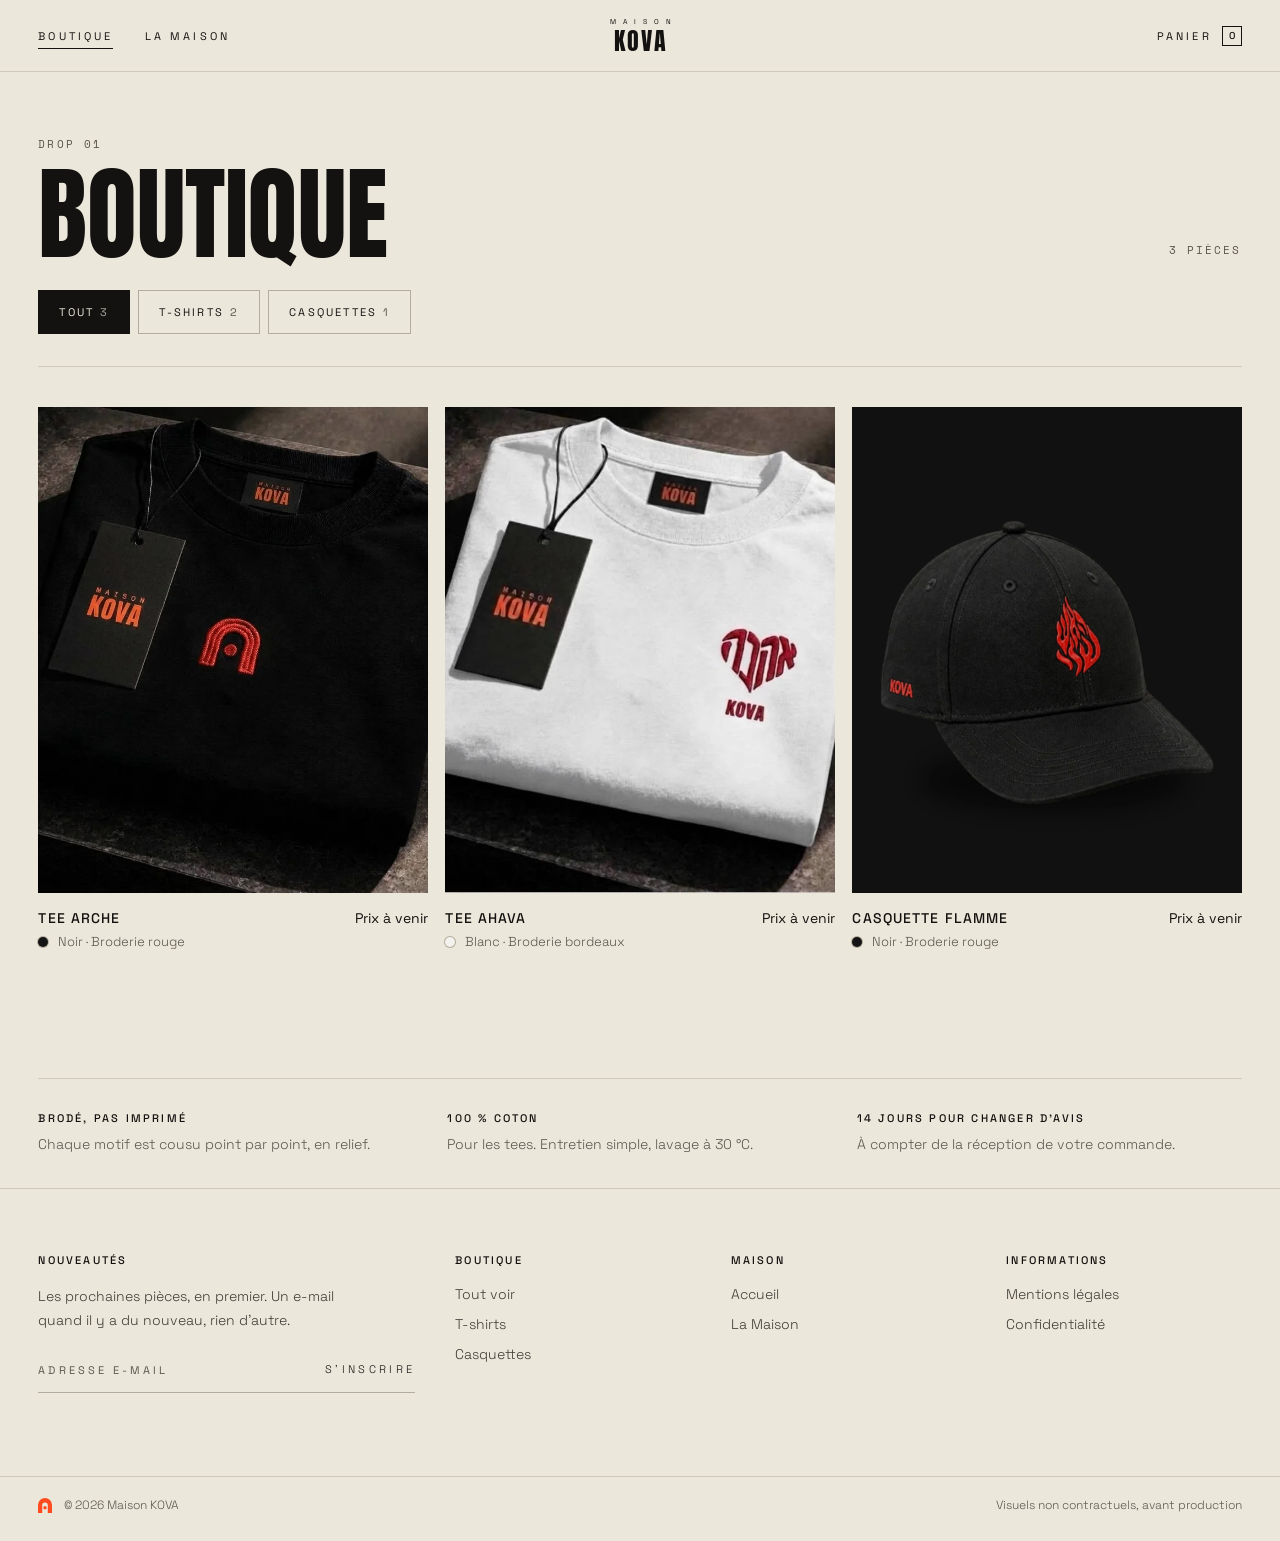
==== boutique.html @ 4acf34b1 "Deux thèmes : luxe silencieux pour la marque, boutique lumineuse pour acheter - Accueil et La Maison" ====
<!doctype html>
<html lang="fr">
<head>
<meta charset="utf-8">
<meta name="viewport" content="width=device-width, initial-scale=1">
<title>Boutique. Maison KOVA</title>
<meta name="description" content="La boutique Maison KOVA : t-shirts et casquettes brodés.">
<meta name="theme-color" content="#ECE7DB">
<meta property="og:type" content="website">
<meta property="og:site_name" content="Maison KOVA">
<meta property="og:title" content="Boutique. Maison KOVA">
<meta property="og:description" content="La boutique Maison KOVA : t-shirts et casquettes brodés.">
<meta property="og:image" content="https://rubstdj.github.io/maison-kova/media/og.jpg">
<meta name="twitter:card" content="summary_large_image">
<link rel="icon" href="assets/favicon.svg" type="image/svg+xml">
<link rel="preconnect" href="https://fonts.googleapis.com">
<link rel="preconnect" href="https://fonts.gstatic.com" crossorigin>
<link href="https://fonts.googleapis.com/css2?family=Anton&family=Heebo:wght@700&family=Space+Grotesk:wght@300;400;500&family=Space+Mono:wght@400;700&display=swap" rel="stylesheet">
<link rel="stylesheet" href="assets/kova.css">
<script src="assets/catalogue.js" defer></script>
<script src="assets/kova.js" defer></script>
</head>
<body class="theme-clair">
<a class="skip" href="#grille">Aller aux pièces</a>

<header class="site-header">
<div class="bar">
<button class="menu-btn" type="button" aria-expanded="false" aria-controls="nav-principale"><span class="burger" aria-hidden="true"></span><span class="menu-txt">Menu</span></button>
<nav class="nav" id="nav-principale" aria-label="Navigation principale">
<a class="ul" href="boutique.html" aria-current="page">Boutique</a>
<div class="sub-links nav-mobile-only">
<a href="boutique.html?c=tees">T-shirts</a>
<a href="boutique.html?c=casquettes">Casquettes</a>
</div>
<a class="ul" href="maison.html">La Maison</a>
<div class="nav-mobile-only nav-sign cap"><svg class="arche-svg" viewBox="0 0 2394 2698" aria-hidden="true"><path fill-rule="evenodd" d="M0 2698V1197A1197 1197 0 0 1 2394 1197V2698H1674V1261A477 477 0 0 0 720 1261V2698ZM903 1670.5a294 294 0 1 0 588 0a294 294 0 1 0 -588 0Z"/></svg>Plus qu'un style, une vision</div>
</nav>
<a class="logo" href="./" aria-label="Maison KOVA, accueil"><span class="maison">MAISON</span><span class="kova">KOVA</span></a>
<div class="header-actions">
<a class="ul lien-liste" href="./#liste" data-prelancement>Liste</a>
<button class="cart-btn ul" type="button" data-cart-open aria-haspopup="dialog" hidden><span class="cart-label">Panier</span><span class="cart-count" data-cart-count>0</span></button>
</div>
</div>
</header>

<main id="contenu">
<div class="wrap">
<div class="shop-head">
<div style="display:flex;flex-direction:column;gap:18px"><span class="mono" style="color:var(--fg-3)">Drop 01</span><h1>Boutique</h1></div>
<span class="mono meta" data-compte>3 pièces</span>
</div>
<div class="filtres" data-filtres aria-label="Filtrer par catégorie" role="group"></div>
<div id="grille" class="p-grid" data-produits="tous" data-grille-boutique><noscript><p>Activez JavaScript pour voir les pièces.</p></noscript></div>
<div class="rassure">
<div><strong>Brodé, pas imprimé</strong><span>Chaque motif est cousu point par point, en relief.</span></div>
<div><strong>100 % coton</strong><span>Pour les tees. Entretien simple, lavage à 30 °C.</span></div>
<div><strong>14 jours pour changer d'avis</strong><span>À compter de la réception de votre commande.</span></div>
</div>
</div>
</main>

<footer class="foot-c">
<div class="wrap grid">
<div class="news">
<h2>Nouveautés</h2>
<p>Les prochaines pièces, en premier. Un e-mail quand il y a du nouveau, rien d'autre.</p>
<form data-waitlist novalidate>
<label class="sr-only" for="email-news">Adresse e-mail</label>
<div class="ligne-form"><input id="email-news" name="email" type="email" autocomplete="email" required placeholder="Adresse e-mail"><button type="submit">S'inscrire</button></div>
<p class="status" role="status" aria-live="polite"></p>
</form>
</div>
<div><h2>Boutique</h2><ul><li><a href="boutique.html">Tout voir</a></li><li><a href="boutique.html?c=tees">T-shirts</a></li><li><a href="boutique.html?c=casquettes">Casquettes</a></li></ul></div>
<div><h2>Maison</h2><ul><li><a href="./">Accueil</a></li><li><a href="maison.html">La Maison</a></li></ul></div>
<div><h2>Informations</h2><ul><li><a href="legal.html#mentions">Mentions légales</a></li><li><a href="legal.html#confidentialite">Confidentialité</a></li></ul></div>
</div>
<div class="wrap bas"><span style="display:inline-flex;align-items:center;gap:12px"><svg class="arche-svg" viewBox="0 0 2394 2698" aria-hidden="true"><path fill-rule="evenodd" d="M0 2698V1197A1197 1197 0 0 1 2394 1197V2698H1674V1261A477 477 0 0 0 720 1261V2698ZM903 1670.5a294 294 0 1 0 588 0a294 294 0 1 0 -588 0Z"/></svg>© 2026 Maison KOVA</span><span>Visuels non contractuels, avant production</span></div>
</footer>

</body>
</html>
---- assets/kova.css ----
/* Maison KOVA, feuille de style partagée.
   Deux thèmes, une même marque :
   - theme-noir  : luxe silencieux (accueil, La Maison). Noir pur, typographie fine, presque pas de texte, très grandes images.
   - theme-clair : maison éditoriale (boutique, fiches produit, panier). Crème lumineux, parcours d'achat évident.
   Orange #FF4B1F : la marque (arche, logo sur noir), jamais du texte courant sur fond clair.
   Rouge #C72B23 et bordeaux #8F222C : couleurs de fil, réservées aux pièces. */

:root {
  --orange: #FF4B1F;
  --rouge: #C72B23;
  --bordeaux: #8F222C;
  --noir-video: #060403;
  --f-titre: 'Anton', 'Impact', sans-serif;
  --f-texte: 'Space Grotesk', system-ui, sans-serif;
  --f-mono: 'Space Mono', ui-monospace, monospace;
  --f-hebreu: 'Heebo', 'Space Grotesk', sans-serif;
  --ease: cubic-bezier(.16, 1, .3, 1);
  --max: 1600px;
  --gut: clamp(20px, 3vw, 48px);
  --hh: 72px;
}
@media (max-width: 900px) { :root { --hh: 60px; } }

.theme-noir {
  --bg: #000000; --bg-2: #0B0B0B; --fg: #F2F0EC; --fg-2: #BDBDBD; --fg-3: #8F8F8F;
  --line: #222222; --line-2: #3A3A3A; --btn-bg: #F2F0EC; --btn-fg: #000000; --logo: #F2F0EC; --alerte: #FF4B1F;
}
.theme-clair {
  --bg: #ECE7DB; --bg-2: #E2DCCE; --fg: #141210; --fg-2: #3E3B35; --fg-3: #5A564E;
  --line: #CFC9BB; --line-2: #B3AC9C; --btn-bg: #141210; --btn-fg: #ECE7DB; --logo: #141210; --alerte: #8F222C;
}

*, *::before, *::after { box-sizing: border-box; }
html { -webkit-text-size-adjust: 100%; scroll-padding-top: calc(var(--hh) + 16px); }
html.no-scroll, html:has(dialog[open]) { overflow: hidden; }
body { margin: 0; background: var(--bg); color: var(--fg); font-family: var(--f-texte); font-weight: 300; overflow-x: clip; -webkit-font-smoothing: antialiased; }
body:not([data-home]) { padding-top: var(--hh); }
a { color: inherit; }
img, video { max-width: 100%; }
button { font: inherit; color: inherit; }
:focus-visible { outline: 1px solid var(--orange); outline-offset: 4px; }
::selection { background: var(--orange); color: #000; }

.sr-only { position: absolute !important; width: 1px; height: 1px; padding: 0; margin: -1px; overflow: hidden; clip: rect(0 0 0 0); white-space: nowrap; border: 0; }
.skip { position: absolute; left: 12px; top: -60px; z-index: 100; background: var(--fg); color: var(--bg); padding: 10px 16px; font-size: 11px; letter-spacing: .2em; text-transform: uppercase; text-decoration: none; }
.skip:focus { top: 12px; }
.he { font-family: var(--f-hebreu); font-weight: 700; }
.arche-svg { display: block; fill: currentColor; width: 16px; color: var(--orange); }
.wrap { max-width: var(--max); margin: 0 auto; padding-left: var(--gut); padding-right: var(--gut); }

/* La petite voix de la maison : capitales fines, très espacées */
.cap { font-size: 11px; font-weight: 400; letter-spacing: .3em; text-transform: uppercase; }
.mono { font-family: var(--f-mono); font-size: 10.5px; letter-spacing: .2em; text-transform: uppercase; }
.lien { text-decoration: none; padding-bottom: 6px; border-bottom: 1px solid currentColor; transition: opacity .4s; }
.lien:hover { opacity: .6; }

/* ---------- Header (commun aux deux thèmes) ---------- */
.site-header { position: fixed; top: 0; left: 0; right: 0; z-index: 30; height: var(--hh); background: var(--bg); border-bottom: 1px solid var(--line); transition: background .6s var(--ease), border-color .6s var(--ease); }
[data-home] .site-header { background: transparent; border-bottom-color: transparent; }
html.is-scrolled [data-home] .site-header, [data-home] .site-header.menu-open { background: var(--bg); border-bottom-color: var(--line); }
.site-header .bar { max-width: var(--max); height: 100%; margin: 0 auto; padding: 0 var(--gut); display: grid; grid-template-columns: 1fr auto 1fr; align-items: center; gap: 16px; }
.nav { display: flex; gap: 32px; align-items: center; }
.nav > a, .header-actions > a, .header-actions > button, .menu-btn { font-size: 11px; font-weight: 400; letter-spacing: .28em; text-transform: uppercase; }
.header-actions { display: flex; gap: 24px; justify-content: flex-end; align-items: center; }
.ul { position: relative; text-decoration: none; padding: 10px 0; }
.ul::after { content: ""; position: absolute; left: 0; right: 0; bottom: 4px; height: 1px; background: currentColor; transform: scaleX(0); transform-origin: right; transition: transform .6s var(--ease); }
.ul:hover::after, .ul[aria-current="page"]::after { transform: scaleX(1); transform-origin: left; }
.logo { text-decoration: none; display: inline-flex; flex-direction: column; align-items: center; line-height: 1; color: var(--logo); }
.logo .maison { font-size: 7px; font-weight: 400; letter-spacing: 1em; margin-right: -1em; margin-bottom: 4px; }
.logo .kova { font-family: var(--f-titre); font-size: 24px; letter-spacing: .08em; margin-right: -.08em; }

.cart-btn { display: inline-flex; align-items: center; gap: 10px; background: none; border: 0; cursor: pointer; padding: 10px 0; }
.cart-btn[hidden] { display: none; }
.cart-count { display: inline-grid; place-items: center; min-width: 20px; height: 20px; padding: 0 5px; border: 1px solid currentColor; font-size: 10px; letter-spacing: 0; font-weight: 500; }
.cart-count.has-items { background: var(--fg); color: var(--bg); border-color: var(--fg); }
@keyframes bump { 40% { transform: scale(1.3); } }
.cart-count.bump { animation: bump .45s var(--ease); }

.menu-btn { display: none; background: none; border: 0; padding: 10px 0; cursor: pointer; justify-self: start; align-items: center; gap: 12px; }
.menu-btn .burger { position: relative; width: 22px; height: 8px; display: inline-block; }
.menu-btn .burger::before, .menu-btn .burger::after { content: ""; position: absolute; left: 0; right: 0; height: 1px; background: currentColor; transition: transform .5s var(--ease), top .5s var(--ease); }
.menu-btn .burger::before { top: 0; }
.menu-btn .burger::after { top: 7px; }
.menu-btn[aria-expanded="true"] .burger::before { top: 3.5px; transform: rotate(45deg); }
.menu-btn[aria-expanded="true"] .burger::after { top: 3.5px; transform: rotate(-45deg); }
.nav .nav-mobile-only { display: none; }

@media (max-width: 900px) {
  .menu-btn { display: inline-flex; grid-column: 1; grid-row: 1; }
  .menu-btn .menu-txt { display: none; }
  .logo { grid-column: 2; grid-row: 1; }
  .header-actions { grid-column: 3; grid-row: 1; gap: 16px; }
  .header-actions .lien-liste { display: none; }
  .nav {
    position: fixed; left: 0; right: 0; top: var(--hh); bottom: 0; z-index: 29;
    display: flex; flex-direction: column; align-items: stretch; gap: 0;
    padding: 16px var(--gut) 40px; background: var(--bg); overflow-y: auto;
    opacity: 0; visibility: hidden; transition: opacity .4s var(--ease), visibility 0s linear .4s;
  }
  .site-header.menu-open .nav { opacity: 1; visibility: visible; transition: opacity .4s var(--ease); }
  .nav > a { font-size: 13px; letter-spacing: .3em; padding: 22px 0; border-bottom: 1px solid var(--line); text-decoration: none; }
  .nav > a.ul::after { display: none; }
  .nav .nav-mobile-only { display: block; }
  .nav .sub-links { display: flex; flex-direction: column; padding: 6px 0 16px 16px; border-bottom: 1px solid var(--line); }
  .nav .sub-links a { font-size: 12px; letter-spacing: .2em; text-transform: uppercase; padding: 12px 0; color: var(--fg-3); text-decoration: none; }
  .nav .nav-sign { margin-top: auto; padding-top: 40px; display: flex; align-items: center; gap: 14px; color: var(--fg-3); }
}

/* ---------- Boutons ---------- */
.btn {
  display: inline-flex; align-items: center; justify-content: center; gap: 12px; min-height: 54px; padding: 0 32px;
  background: var(--btn-bg); color: var(--btn-fg); border: 1px solid var(--btn-bg); text-decoration: none; cursor: pointer;
  font-family: var(--f-texte); font-size: 12px; font-weight: 500; letter-spacing: .2em; text-transform: uppercase;
  transition: background .4s var(--ease), color .4s var(--ease), border-color .4s var(--ease);
}
.btn:hover { background: transparent; color: var(--fg); }
.btn.ghost { background: transparent; color: var(--fg); border-color: var(--line-2); }
.btn.ghost:hover { border-color: var(--fg); }
.btn.block { width: 100%; }
.btn[disabled] { opacity: .5; cursor: not-allowed; }
.btn .arr { transition: transform .5s var(--ease); }
.btn:hover .arr { transform: translateX(5px); }

/* =====================================================================
   THÈME NOIR : luxe silencieux (accueil, La Maison)
   ===================================================================== */
.s-hero { position: relative; height: 100svh; min-height: 600px; background: var(--bg-2); overflow: hidden; }
/* Cadrage : l'arche au centre, l'étiquette de col de la photo hors champ (sinon elle double le logo du header) */
.s-hero img { position: absolute; inset: 0; width: 100%; height: 100%; object-fit: cover; object-position: 50% 74%; }
@media (max-aspect-ratio: 1/1) { .s-hero img { object-position: 30% 50%; } }
.s-hero .bas { position: absolute; left: 0; right: 0; bottom: 0; z-index: 2; }
.s-hero .bas .wrap { display: flex; justify-content: space-between; align-items: flex-end; gap: 16px; padding-bottom: clamp(24px, 3vw, 40px); }
.s-hero .bas a { text-decoration: none; }

.s-statement { padding: clamp(140px, 16vw, 240px) var(--gut); text-align: center; }
.s-statement h1, .s-statement h2, .s-statement p.cap { margin: 0; font-size: 13px; font-weight: 300; letter-spacing: .42em; text-transform: uppercase; line-height: 2.2; }

.s-pieces { display: grid; grid-template-columns: repeat(3, minmax(0, 1fr)); gap: 2px; }
.s-piece { display: flex; flex-direction: column; text-decoration: none; }
.s-piece .img { position: relative; aspect-ratio: 3 / 4; overflow: hidden; background: var(--bg-2); }
.s-piece img { position: absolute; inset: 0; width: 100%; height: 100%; object-fit: cover; transition: transform 1.6s var(--ease), opacity .9s var(--ease); }
.s-piece img.alt { opacity: 0; }
@media (hover: hover) { .s-piece:hover img.main { transform: scale(1.03); } .s-piece:hover img.alt { opacity: 1; } }
.s-piece .leg { padding: 22px 0 56px; text-align: center; display: flex; flex-direction: column; gap: 10px; }
.s-piece .leg span + span { color: var(--fg-3); }
@media (max-width: 900px) { .s-pieces { grid-template-columns: 1fr; } }

.s-cta { text-align: center; padding: 24px var(--gut) clamp(120px, 14vw, 200px); }
.s-full { position: relative; height: clamp(560px, 92vh, 1000px); overflow: hidden; background: var(--bg-2); margin: 0; }
.s-full img, .s-full video { position: absolute; inset: 0; width: 100%; height: 100%; object-fit: cover; }
.s-full video { object-fit: contain; background: var(--noir-video); }
.s-full .controle { position: absolute; right: var(--gut); bottom: 24px; z-index: 2; display: flex; gap: 22px; }
.s-full .controle button { background: none; border: 0; padding: 8px 0; cursor: pointer; color: var(--fg-2); }
.s-full .controle button:hover, .s-full .controle button[aria-pressed="true"] { color: var(--fg); }
.s-text { padding: clamp(140px, 16vw, 220px) var(--gut); display: flex; flex-direction: column; align-items: center; gap: 28px; text-align: center; }
.s-text p { margin: 0; max-width: 440px; font-size: 15px; line-height: 2; color: var(--fg-2); }

.s-liste { padding: 0 var(--gut) clamp(140px, 16vw, 220px); display: flex; flex-direction: column; align-items: center; gap: 28px; text-align: center; }
.s-liste h2 { margin: 0; font-size: 11px; font-weight: 300; letter-spacing: .42em; text-transform: uppercase; }
.s-liste p.sous { margin: 0; font-size: 13px; color: var(--fg-3); }
.s-liste form { width: 100%; max-width: 440px; display: flex; flex-direction: column; gap: 14px; }

/* Champ souligné (liste, newsletter, alerte de sortie) */
.ligne-form { display: flex; border-bottom: 1px solid var(--line-2); transition: border-color .4s; }
.ligne-form:focus-within { border-color: var(--fg); }
.ligne-form input { flex: 1; min-width: 0; background: transparent; border: 0; color: var(--fg); padding: 14px 0; font-family: var(--f-texte); font-size: 14px; letter-spacing: .06em; outline: none; }
.ligne-form input::placeholder { color: var(--fg-3); letter-spacing: .28em; text-transform: uppercase; font-size: 11px; }
.ligne-form button { background: none; border: 0; padding: 0 0 0 16px; min-height: 44px; cursor: pointer; color: var(--fg); font-size: 11px; letter-spacing: .3em; text-transform: uppercase; white-space: nowrap; }
.ligne-form button[disabled] { opacity: .5; cursor: wait; }
.hint { margin: 0; font-size: 11px; line-height: 1.8; color: var(--fg-3); }
.hint a { color: inherit; }
.status { margin: 0; min-height: 1.5em; font-size: 13px; line-height: 1.6; }
.status[data-etat="erreur"] { color: var(--alerte); }

/* La Maison */
.origine { display: grid; grid-template-columns: minmax(0, 1fr) minmax(0, 1fr); gap: clamp(40px, 6vw, 120px); align-items: center; padding: clamp(80px, 10vw, 160px) var(--gut); max-width: var(--max); margin: 0 auto; }
.origine .he { font-size: clamp(110px, 17vw, 280px); line-height: .9; color: var(--fg); }
.origine .txt { display: flex; flex-direction: column; gap: 24px; }
.origine p { margin: 0; max-width: 420px; font-size: 15px; line-height: 2; color: var(--fg-2); }
@media (max-width: 900px) { .origine { grid-template-columns: 1fr; } }
.signes { display: grid; grid-template-columns: repeat(3, minmax(0, 1fr)); gap: 2px; }
.signe { display: flex; flex-direction: column; text-decoration: none; }
.signe .vis { aspect-ratio: 3 / 4; display: grid; place-items: center; background: var(--bg-2); }
.signe .vis.blanc { background: #F2F0EB; }
.signe .vis img { width: 34%; height: 44%; object-fit: contain; }
.signe .leg { padding: 22px var(--gut) 56px; text-align: center; display: flex; flex-direction: column; gap: 12px; align-items: center; }
.signe .leg p { margin: 0; max-width: 320px; font-size: 13px; line-height: 1.9; color: var(--fg-3); }
@media (max-width: 900px) { .signes { grid-template-columns: 1fr; } }
.dessins { display: grid; grid-template-columns: repeat(2, minmax(0, 1fr)); gap: 2px; }
.dessins img { width: 100%; height: auto; display: block; background: #0F0F0F; }
@media (max-width: 900px) { .dessins { grid-template-columns: 1fr; } }

/* Pied de page silencieux */
.foot-s { padding: 56px var(--gut) 40px; display: flex; flex-direction: column; align-items: center; gap: 26px; color: var(--fg-3); text-align: center; }
.foot-s nav { display: flex; flex-wrap: wrap; justify-content: center; gap: 12px 28px; }
.foot-s a { text-decoration: none; transition: color .4s; }
.foot-s a:hover { color: var(--fg); }

/* =====================================================================
   THÈME CLAIR : maison éditoriale (boutique, fiches, panier)
   ===================================================================== */
.crumbs { display: flex; flex-wrap: wrap; gap: 6px 10px; padding-top: 22px; padding-bottom: 22px; color: var(--fg-3); }
.crumbs a { text-decoration: none; }
.crumbs a:hover { color: var(--fg); }
.crumbs [aria-current] { color: var(--fg); }

.shop-head { padding-top: clamp(32px, 5vw, 72px); padding-bottom: 32px; display: flex; flex-wrap: wrap; justify-content: space-between; align-items: flex-end; gap: 24px; }
.shop-head h1 { margin: 0; font-family: var(--f-titre); font-weight: 400; text-transform: uppercase; font-size: clamp(56px, 8vw, 128px); line-height: .86; }
.shop-head .meta { color: var(--fg-3); }
.filtres { display: flex; flex-wrap: wrap; gap: 8px; padding-bottom: 32px; border-bottom: 1px solid var(--line); margin-bottom: 40px; }
.filtre { min-height: 44px; padding: 0 20px; background: transparent; border: 1px solid var(--line-2); color: var(--fg); cursor: pointer; font-size: 11px; font-weight: 400; letter-spacing: .2em; text-transform: uppercase; transition: background .3s, color .3s, border-color .3s; }
.filtre .n { color: var(--fg-3); margin-left: 6px; }
.filtre:hover { border-color: var(--fg); }
.filtre[aria-pressed="true"] { background: var(--fg); color: var(--bg); border-color: var(--fg); }
.filtre[aria-pressed="true"] .n { color: inherit; opacity: .7; }

.p-grid { display: grid; grid-template-columns: repeat(var(--cols, 3), minmax(0, 1fr)); gap: 48px clamp(12px, 1.4vw, 24px); padding-bottom: clamp(80px, 10vw, 140px); }
.p-grid.deux { --cols: 2; }
@media (max-width: 900px) { .p-grid, .p-grid.deux { --cols: 2; gap: 32px 10px; } }
.p-card { display: flex; flex-direction: column; gap: 16px; text-decoration: none; }
.p-card[hidden] { display: none; }
.p-media { position: relative; aspect-ratio: 4 / 5; overflow: hidden; background: var(--bg-2); }
.p-media img { position: absolute; inset: 0; width: 100%; height: 100%; object-fit: cover; transition: transform 1.4s var(--ease), opacity .8s var(--ease); }
.p-media img.alt { opacity: 0; }
@media (hover: hover) { .p-card:hover .p-media img.main { transform: scale(1.03); } .p-card:hover .p-media img.alt { opacity: 1; } }
.p-info { display: grid; grid-template-columns: 1fr auto; gap: 6px 12px; align-items: baseline; }
.p-info .nom { font-size: 14px; font-weight: 500; letter-spacing: .08em; text-transform: uppercase; }
.p-info .prix { font-size: 14px; font-weight: 400; white-space: nowrap; }
.p-info .var { grid-column: 1 / -1; display: flex; align-items: center; gap: 10px; font-size: 13px; color: var(--fg-3); }
.dot { width: 10px; height: 10px; border-radius: 50%; background: var(--c); box-shadow: 0 0 0 1px var(--line-2); flex: none; }
@media (max-width: 600px) { .p-info { grid-template-columns: 1fr; } .p-info .nom { font-size: 12px; } .p-info .prix { font-size: 13px; } }

.rassure { display: grid; grid-template-columns: repeat(3, minmax(0, 1fr)); gap: 24px; padding-top: 32px; padding-bottom: 32px; border-top: 1px solid var(--line); }
.rassure div { display: flex; flex-direction: column; gap: 8px; }
.rassure strong { font-size: 11px; font-weight: 500; letter-spacing: .2em; text-transform: uppercase; }
.rassure span { font-size: 14px; color: var(--fg-3); line-height: 1.6; }
@media (max-width: 700px) { .rassure { grid-template-columns: 1fr; } }

/* Fiche produit */
.pdp-grid { display: grid; grid-template-columns: minmax(0, 7fr) minmax(0, 5fr); gap: clamp(24px, 4vw, 72px); align-items: start; }
.gallery-wrap { position: relative; }
.gallery { display: grid; grid-template-columns: repeat(2, minmax(0, 1fr)); gap: 6px; }
.shot { position: relative; margin: 0; aspect-ratio: 4 / 5; overflow: hidden; background: #111111; }
.shot:first-child { grid-column: 1 / -1; }
.shot:nth-child(n+2):last-child:nth-child(even) { grid-column: 1 / -1; }
.shot.fond-blanc { background: #F2F0EB; }
.shot.fond-dessin { background: #0F0F0F; }
.shot img, .shot video { position: absolute; inset: 0; width: 100%; height: 100%; display: block; object-fit: contain; }
.shot img.cover { object-fit: cover; }
.shot video { background: var(--noir-video); }
.gallery-count { display: none; }

.buy { position: sticky; top: calc(var(--hh) + 24px); display: flex; flex-direction: column; gap: 24px; padding-bottom: 48px; }
.buy h1 { margin: 0; font-family: var(--f-titre); font-weight: 400; text-transform: uppercase; font-size: clamp(44px, 4.4vw, 72px); line-height: .9; }
.buy .prix { font-size: 20px; font-weight: 400; }
.buy .desc { margin: 0; font-size: 15px; line-height: 1.8; color: var(--fg-2); }
.buy .desc strong { font-weight: 500; color: var(--fg); }
.attributs { display: flex; flex-direction: column; gap: 10px; padding: 18px 0; border-top: 1px solid var(--line); border-bottom: 1px solid var(--line); font-size: 14px; }
.attributs div { display: flex; align-items: center; gap: 10px; }
.attributs dt { color: var(--fg-3); min-width: 92px; }
.attributs dd { margin: 0; display: flex; align-items: center; gap: 10px; }
.attributs .he { font-size: 18px; }
.field-label { display: flex; justify-content: space-between; gap: 12px; margin: 0 0 12px; padding: 0; width: 100%; font-size: 11px; font-weight: 500; letter-spacing: .2em; text-transform: uppercase; }
.field-label a, .field-label button { font-weight: 400; color: var(--fg-3); background: none; border: 0; padding: 0; cursor: pointer; text-decoration: underline; text-underline-offset: 4px; letter-spacing: .1em; text-transform: none; font-size: 13px; }
fieldset { border: 0; margin: 0; padding: 0; min-width: 0; }
.sizes { display: grid; grid-template-columns: repeat(4, minmax(0, 1fr)); gap: 8px; }
.size { position: relative; cursor: pointer; }
.size input { position: absolute; inset: 0; opacity: 0; margin: 0; cursor: pointer; }
.size span { display: grid; place-items: center; height: 52px; border: 1px solid var(--line-2); font-size: 14px; font-weight: 400; transition: border-color .3s, background .3s, color .3s; }
.size:hover span { border-color: var(--fg); }
.size input:checked + span { background: var(--fg); color: var(--bg); border-color: var(--fg); }
.size input:focus-visible + span { outline: 1px solid var(--fg); outline-offset: 3px; }
.sizes-field.erreur .size span { border-color: var(--alerte); }
.msg { margin: 0; min-height: 1.4em; font-size: 14px; color: var(--alerte); }
.taille-unique { font-size: 14px; color: var(--fg-2); }
.notify { display: flex; flex-direction: column; gap: 12px; }
.livraison { display: flex; flex-direction: column; gap: 6px; font-size: 13px; color: var(--fg-3); }

.acc { border-top: 1px solid var(--line); }
.acc details { border-bottom: 1px solid var(--line); }
.acc summary { list-style: none; cursor: pointer; display: flex; justify-content: space-between; align-items: center; padding: 18px 0; font-size: 11px; font-weight: 500; letter-spacing: .2em; text-transform: uppercase; }
.acc summary::-webkit-details-marker { display: none; }
.acc summary::after { content: "+"; font-size: 16px; font-weight: 300; transition: transform .4s var(--ease); }
.acc details[open] summary::after { transform: rotate(45deg); }
.acc .content { padding: 0 0 22px; font-size: 14px; line-height: 1.8; color: var(--fg-2); }
.acc .content p { margin: 0 0 8px; }
.plain { margin: 0; padding: 0 0 0 18px; }
.spec-table { margin: 0; }
.spec-table > div { display: grid; grid-template-columns: minmax(110px, .8fr) 1.2fr; gap: 12px; padding: 8px 0; }
.spec-table dt { color: var(--fg-3); }
.spec-table dd { margin: 0; color: var(--fg); }

.reste { padding-top: clamp(72px, 9vw, 128px); border-top: 1px solid var(--line); margin-top: clamp(48px, 6vw, 96px); }
.reste h2 { margin: 0 0 32px; font-family: var(--f-titre); font-weight: 400; text-transform: uppercase; font-size: clamp(32px, 3.2vw, 52px); line-height: .9; }

/* Barre d'achat fixe (mobile) */
.buy-bar { position: fixed; left: 0; right: 0; bottom: 0; z-index: 25; background: var(--bg); border-top: 1px solid var(--line); padding: 10px var(--gut) calc(10px + env(safe-area-inset-bottom)); display: none; align-items: center; gap: 14px; transform: translateY(110%); transition: transform .5s var(--ease); }
.buy-bar .info { flex: 1; min-width: 0; display: flex; flex-direction: column; gap: 2px; font-size: 13px; }
.buy-bar .info strong { font-weight: 500; letter-spacing: .06em; text-transform: uppercase; font-size: 12px; white-space: nowrap; overflow: hidden; text-overflow: ellipsis; }
.buy-bar .btn { min-height: 48px; padding: 0 20px; }
.buy-bar.visible { transform: none; }

@media (max-width: 900px) {
  .pdp-grid { grid-template-columns: 1fr; gap: 28px; }
  .gallery-wrap { margin: 0 calc(-1 * var(--gut)); }
  .gallery { display: flex; gap: 0; overflow-x: auto; scroll-snap-type: x mandatory; scrollbar-width: none; }
  .gallery::-webkit-scrollbar { display: none; }
  .shot { flex: 0 0 100%; scroll-snap-align: start; }
  .gallery-count { display: block; position: absolute; right: var(--gut); bottom: 14px; z-index: 2; background: rgba(236, 231, 219, .85); color: #141210; padding: 6px 10px; font-size: 11px; letter-spacing: .14em; }
  .buy { position: static; }
  .buy-bar { display: flex; }
  .pdp-page { padding-bottom: 80px; }
}

/* Pied de page boutique */
.foot-c { border-top: 1px solid var(--line); margin-top: 0; }
.foot-c .grid { display: grid; grid-template-columns: 1.6fr repeat(3, minmax(0, 1fr)); gap: 40px; padding-top: 64px; padding-bottom: 48px; }
.foot-c h2 { margin: 0 0 18px; font-size: 11px; font-weight: 500; letter-spacing: .2em; text-transform: uppercase; }
.foot-c ul { list-style: none; margin: 0; padding: 0; display: flex; flex-direction: column; gap: 12px; font-size: 14px; color: var(--fg-2); }
.foot-c a { text-decoration: none; }
.foot-c a:hover { color: var(--fg); text-decoration: underline; text-underline-offset: 4px; }
.foot-c .news p { margin: 0 0 14px; font-size: 14px; color: var(--fg-2); max-width: 340px; line-height: 1.7; }
.foot-c .bas { display: flex; flex-wrap: wrap; justify-content: space-between; align-items: center; gap: 12px 24px; padding-top: 20px; padding-bottom: 28px; border-top: 1px solid var(--line); color: var(--fg-3); font-size: 12px; }
.foot-c .bas .arche-svg { width: 14px; }
@media (max-width: 900px) { .foot-c .grid { grid-template-columns: 1fr 1fr; } .foot-c .news { grid-column: 1 / -1; } }

/* Pages légales */
.legal { max-width: 820px; margin: 0 auto; padding: clamp(48px, 7vw, 96px) var(--gut); }
.legal h1 { margin: 0 0 40px; font-family: var(--f-titre); font-weight: 400; text-transform: uppercase; font-size: clamp(44px, 6vw, 88px); line-height: .9; }
.legal h2 { font-family: var(--f-titre); font-weight: 400; font-size: 32px; text-transform: uppercase; margin: 64px 0 16px; padding-top: 20px; border-top: 1px solid var(--line); }
.legal h3 { font-size: 11px; font-weight: 500; letter-spacing: .2em; text-transform: uppercase; margin: 28px 0 8px; }
.legal p, .legal li { font-size: 15px; line-height: 1.8; color: var(--fg-2); }
.legal .alerte { border: 1px solid var(--line-2); padding: 14px 16px; font-size: 13px; line-height: 1.7; color: var(--fg); }

.not-found { padding-top: 96px; padding-bottom: 120px; display: flex; flex-direction: column; gap: 28px; align-items: flex-start; }
.not-found h1 { margin: 0; font-family: var(--f-titre); font-weight: 400; text-transform: uppercase; font-size: clamp(44px, 6vw, 88px); line-height: .9; }

/* ---------- Panier (toujours clair : on y paie) ---------- */
.drawer { margin: 0 0 0 auto; padding: 0; border: 0; width: min(460px, 100vw); max-width: 100vw; height: 100dvh; max-height: 100dvh; background: var(--bg); color: var(--fg); font-family: var(--f-texte); font-weight: 300; }
.drawer[open] { display: flex; flex-direction: column; animation: drawerIn .5s var(--ease); }
.drawer.closing { animation: drawerOut .3s ease-in forwards; }
.drawer::backdrop { background: rgba(0, 0, 0, .5); }
@keyframes drawerIn { from { transform: translateX(100%); } }
@keyframes drawerOut { to { transform: translateX(100%); } }
.drawer .d-head { display: flex; justify-content: space-between; align-items: center; gap: 16px; padding: 20px 24px; border-bottom: 1px solid var(--line); }
.drawer .d-head h2 { margin: 0; font-size: 12px; font-weight: 500; letter-spacing: .2em; text-transform: uppercase; }
.drawer .close { background: none; border: 0; cursor: pointer; font-size: 12px; letter-spacing: .14em; text-transform: uppercase; padding: 10px 0; text-decoration: underline; text-underline-offset: 4px; }
.drawer .ajout { margin: 0; padding: 12px 24px; font-size: 13px; background: var(--bg-2); border-bottom: 1px solid var(--line); }
.drawer .d-body { flex: 1; overflow-y: auto; overscroll-behavior: contain; }
.drawer .lines { list-style: none; margin: 0; padding: 0; }
.line { display: grid; grid-template-columns: 88px 1fr auto; gap: 16px; padding: 20px 24px; border-bottom: 1px solid var(--line); align-items: start; }
.line .thumb { display: block; aspect-ratio: 4 / 5; background: #111; overflow: hidden; }
.line .thumb img { width: 100%; height: 100%; object-fit: cover; display: block; }
.line .info { display: flex; flex-direction: column; gap: 4px; min-width: 0; }
.line .info a { text-decoration: none; }
.line .info .nm { font-size: 13px; font-weight: 500; letter-spacing: .08em; text-transform: uppercase; }
.line .info .vr { font-size: 13px; color: var(--fg-3); }
.line .controls { display: flex; align-items: center; gap: 16px; margin-top: 10px; flex-wrap: wrap; }
.qty { display: inline-flex; border: 1px solid var(--line-2); font-size: 13px; }
.qty button { width: 36px; height: 36px; background: none; border: 0; cursor: pointer; font-size: 16px; }
.qty button:hover:not([disabled]) { background: var(--bg-2); }
.qty button[disabled] { color: var(--line-2); cursor: not-allowed; }
.qty output { min-width: 34px; display: grid; place-items: center; border-left: 1px solid var(--line-2); border-right: 1px solid var(--line-2); }
.line .rm { background: none; border: 0; padding: 4px 0; cursor: pointer; font-size: 12px; color: var(--fg-3); text-decoration: underline; text-underline-offset: 4px; }
.line .lp { font-size: 14px; white-space: nowrap; }
.drawer .empty { padding: 48px 24px; display: flex; flex-direction: column; gap: 24px; align-items: flex-start; }
.drawer .empty p { margin: 0; font-size: 15px; color: var(--fg-2); }
.drawer .d-foot { border-top: 1px solid var(--line); padding: 20px 24px 24px; display: flex; flex-direction: column; gap: 12px; }
.drawer .subtotal { display: flex; justify-content: space-between; align-items: baseline; font-size: 14px; }
.drawer .subtotal strong { font-size: 18px; font-weight: 500; }
.drawer .fine { font-size: 12px; color: var(--fg-3); margin: 0; }
.drawer .checkout-msg { border: 1px solid var(--line-2); padding: 12px 14px; font-size: 13px; line-height: 1.6; }

/* ---------- Mouvement ---------- */
@supports (animation-timeline: view()) {
  @keyframes rv { from { opacity: 0; transform: translateY(24px); } to { opacity: 1; transform: none; } }
  .rv { animation: rv linear both; animation-timeline: view(); animation-range: entry 0% entry 60%; }
}
@media (prefers-reduced-motion: reduce) {
  *, *::before, *::after { animation: none !important; transition: none !important; scroll-behavior: auto !important; }
}
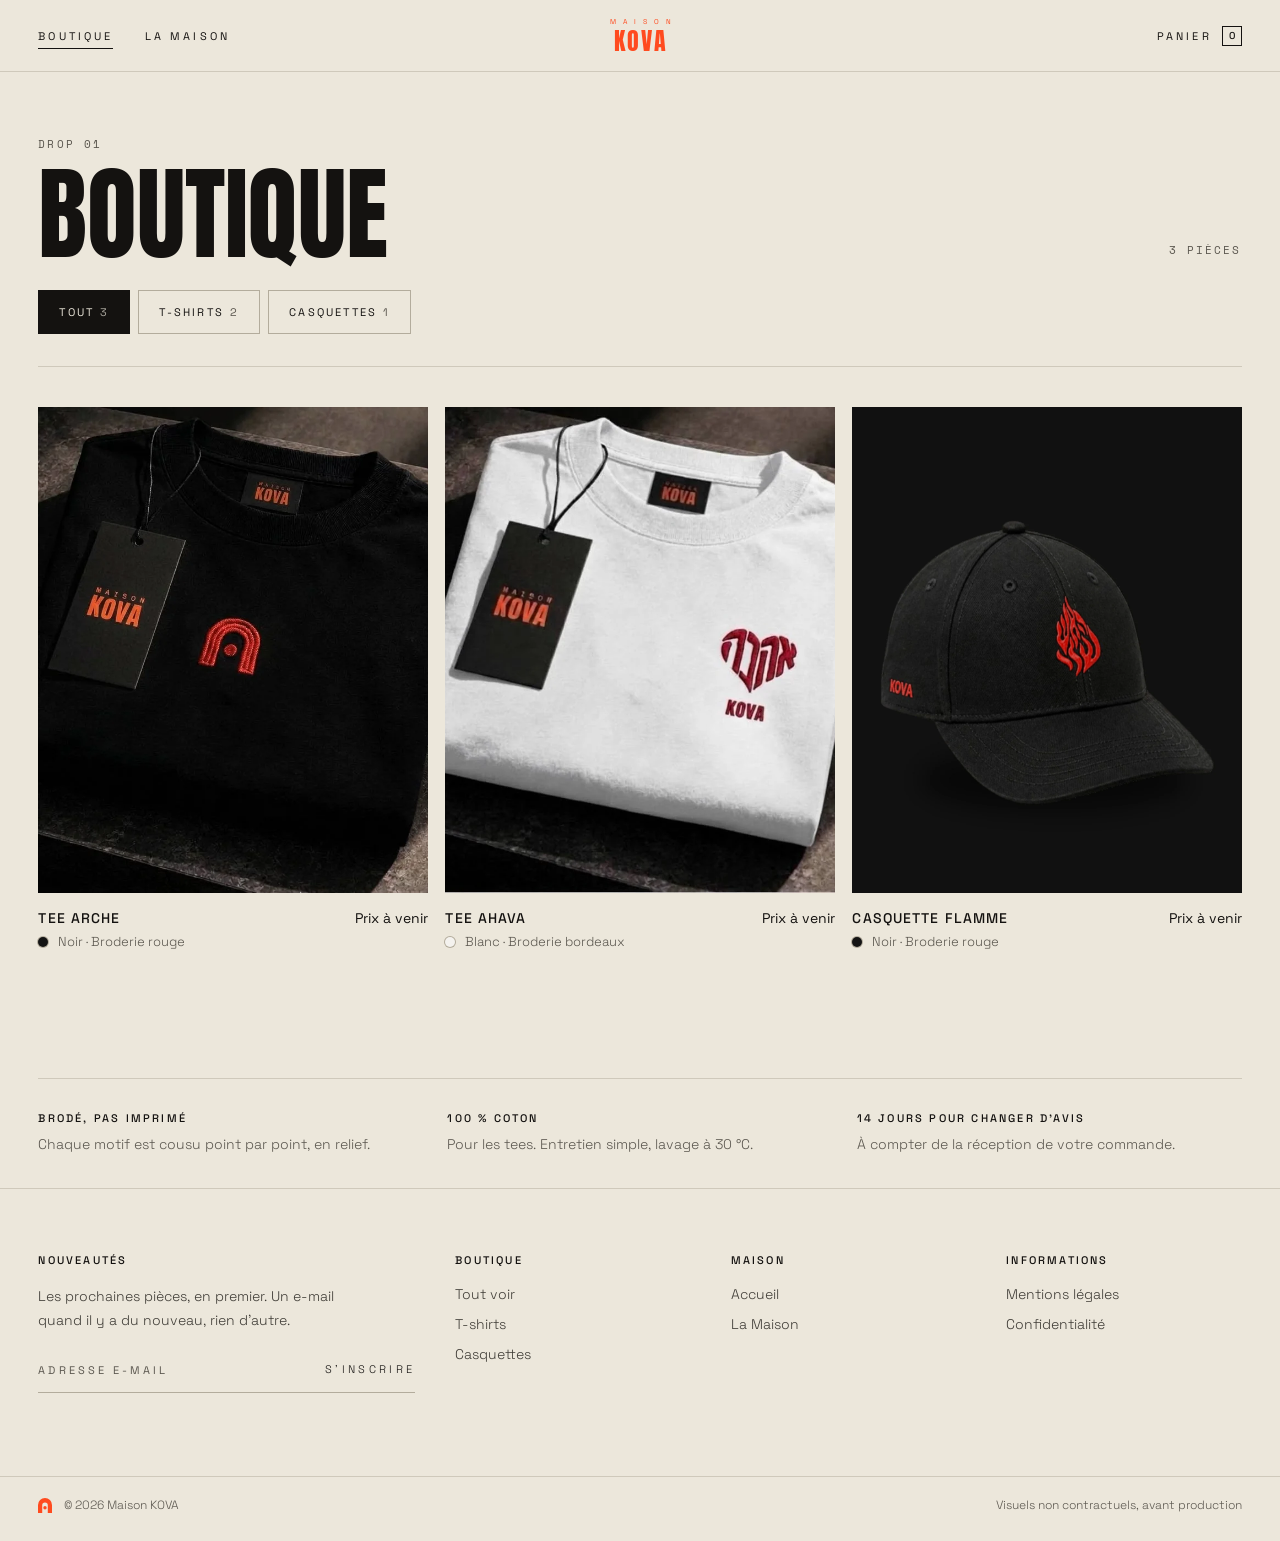
==== commit 1c1485ff: "Branchement Shopify : prix, stock et paiement - assets/shopify.js : API Storefront depuis le navigat" ====
--- a/boutique.html
+++ b/boutique.html
@@ -18,6 +18,7 @@
 <link href="https://fonts.googleapis.com/css2?family=Anton&family=Heebo:wght@700&family=Space+Grotesk:wght@300;400;500&family=Space+Mono:wght@400;700&display=swap" rel="stylesheet">
 <link rel="stylesheet" href="assets/kova.css">
 <script src="assets/catalogue.js" defer></script>
+<script src="assets/shopify.js" defer></script>
 <script src="assets/kova.js" defer></script>
 </head>
 <body class="theme-clair">
--- a/assets/kova.css
+++ b/assets/kova.css
@@ -2,7 +2,7 @@
    Deux thèmes, une même marque :
    - theme-noir  : luxe silencieux (accueil, La Maison). Noir pur, typographie fine, presque pas de texte, très grandes images.
    - theme-clair : maison éditoriale (boutique, fiches produit, panier). Crème lumineux, parcours d'achat évident.
-   Orange #FF4B1F : la marque (arche, logo sur noir), jamais du texte courant sur fond clair.
+   Orange #FF4B1F : la marque (arche, logo MAISON KOVA dans la navigation, sur les deux thèmes), jamais du texte courant sur fond clair.
    Rouge #C72B23 et bordeaux #8F222C : couleurs de fil, réservées aux pièces. */
 
 :root {
@@ -23,11 +23,11 @@
 
 .theme-noir {
   --bg: #000000; --bg-2: #0B0B0B; --fg: #F2F0EC; --fg-2: #BDBDBD; --fg-3: #8F8F8F;
-  --line: #222222; --line-2: #3A3A3A; --btn-bg: #F2F0EC; --btn-fg: #000000; --logo: #F2F0EC; --alerte: #FF4B1F;
+  --line: #222222; --line-2: #3A3A3A; --btn-bg: #F2F0EC; --btn-fg: #000000; --logo: #FF4B1F; --alerte: #FF4B1F;
 }
 .theme-clair {
   --bg: #ECE7DB; --bg-2: #E2DCCE; --fg: #141210; --fg-2: #3E3B35; --fg-3: #5A564E;
-  --line: #CFC9BB; --line-2: #B3AC9C; --btn-bg: #141210; --btn-fg: #ECE7DB; --logo: #141210; --alerte: #8F222C;
+  --line: #CFC9BB; --line-2: #B3AC9C; --btn-bg: #141210; --btn-fg: #ECE7DB; --logo: #FF4B1F; --alerte: #8F222C;
 }
 
 *, *::before, *::after { box-sizing: border-box; }
@@ -270,6 +270,10 @@
 .size:hover span { border-color: var(--fg); }
 .size input:checked + span { background: var(--fg); color: var(--bg); border-color: var(--fg); }
 .size input:focus-visible + span { outline: 1px solid var(--fg); outline-offset: 3px; }
+.size.epuise { cursor: not-allowed; }
+.size.epuise input { cursor: not-allowed; }
+.size.epuise span { color: var(--fg-3); border-style: dashed; text-decoration: line-through; }
+.size.epuise:hover span { border-color: var(--line-2); }
 .sizes-field.erreur .size span { border-color: var(--alerte); }
 .msg { margin: 0; min-height: 1.4em; font-size: 14px; color: var(--alerte); }
 .taille-unique { font-size: 14px; color: var(--fg-2); }
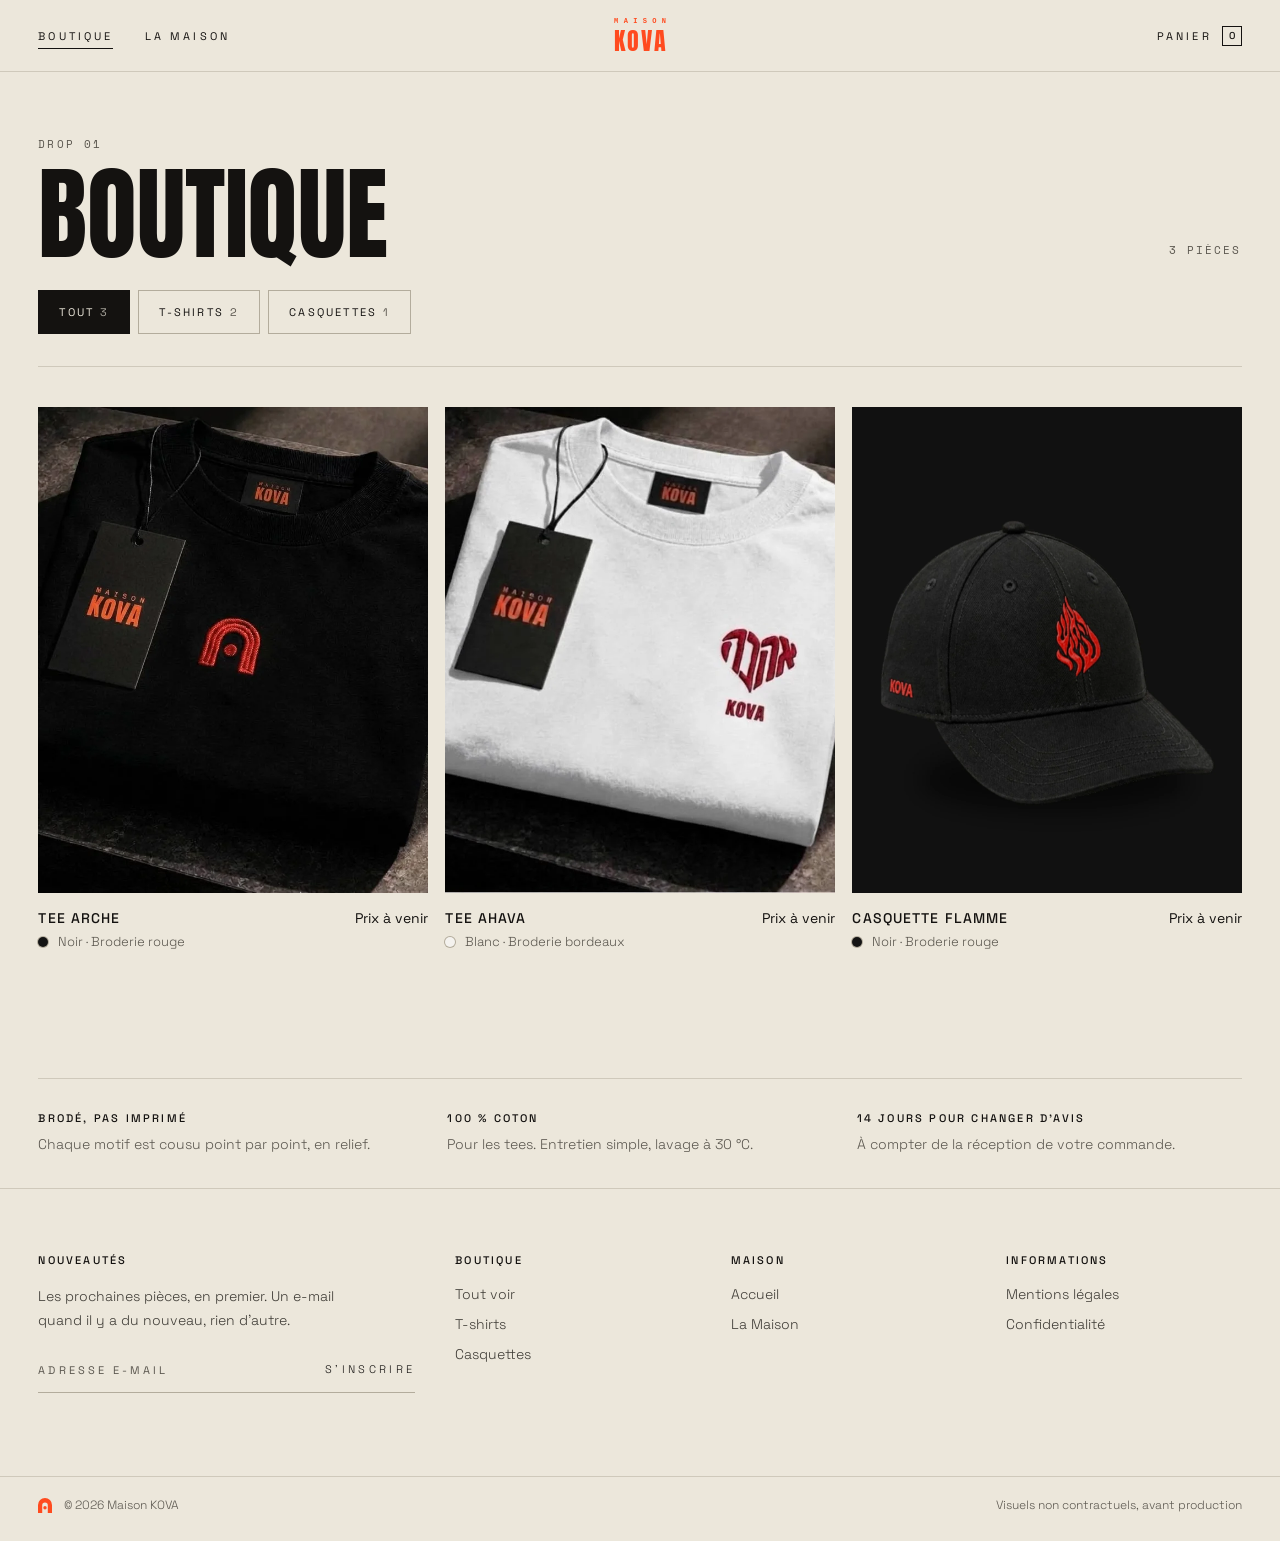
==== commit 98324d04: "Logo aux proportions officielles : navigation et images de partage - Navigation : MAISON réparti let" ====
--- a/boutique.html
+++ b/boutique.html
@@ -4,15 +4,29 @@
 <meta charset="utf-8">
 <meta name="viewport" content="width=device-width, initial-scale=1">
 <title>Boutique. Maison KOVA</title>
-<meta name="description" content="La boutique Maison KOVA : t-shirts et casquettes brodés.">
+<meta name="description" content="Tee Arche, Tee Ahava, Casquette Flamme : les pièces brodées du Drop 01. Brodé, pas imprimé.">
 <meta name="theme-color" content="#ECE7DB">
+<link rel="canonical" href="https://rubstdj.github.io/maison-kova/boutique.html">
+<meta property="og:url" content="https://rubstdj.github.io/maison-kova/boutique.html">
 <meta property="og:type" content="website">
 <meta property="og:site_name" content="Maison KOVA">
+<meta property="og:locale" content="fr_FR">
 <meta property="og:title" content="Boutique. Maison KOVA">
-<meta property="og:description" content="La boutique Maison KOVA : t-shirts et casquettes brodés.">
-<meta property="og:image" content="https://rubstdj.github.io/maison-kova/media/og.jpg">
+<meta property="og:description" content="Tee Arche, Tee Ahava, Casquette Flamme : les pièces brodées du Drop 01. Brodé, pas imprimé.">
+<meta property="og:image" content="https://rubstdj.github.io/maison-kova/media/og-boutique.jpg">
+<meta property="og:image:type" content="image/jpeg">
+<meta property="og:image:width" content="1200">
+<meta property="og:image:height" content="630">
+<meta property="og:image:alt" content="Les trois pièces du Drop 01 Maison KOVA : Tee Arche noir, Tee Ahava blanc, Casquette Flamme noire">
 <meta name="twitter:card" content="summary_large_image">
+<meta name="twitter:title" content="Boutique. Maison KOVA">
+<meta name="twitter:description" content="Tee Arche, Tee Ahava, Casquette Flamme : les pièces brodées du Drop 01. Brodé, pas imprimé.">
+<meta name="twitter:image" content="https://rubstdj.github.io/maison-kova/media/og-boutique.jpg">
+<meta name="twitter:image:alt" content="Les trois pièces du Drop 01 Maison KOVA : Tee Arche noir, Tee Ahava blanc, Casquette Flamme noire">
+<link rel="icon" href="assets/favicon.ico" sizes="32x32">
 <link rel="icon" href="assets/favicon.svg" type="image/svg+xml">
+<link rel="apple-touch-icon" href="assets/apple-touch-icon.png">
+<link rel="manifest" href="site.webmanifest">
 <link rel="preconnect" href="https://fonts.googleapis.com">
 <link rel="preconnect" href="https://fonts.gstatic.com" crossorigin>
 <link href="https://fonts.googleapis.com/css2?family=Anton&family=Heebo:wght@700&family=Space+Grotesk:wght@300;400;500&family=Space+Mono:wght@400;700&display=swap" rel="stylesheet">
@@ -36,7 +50,7 @@
 <a class="ul" href="maison.html">La Maison</a>
 <div class="nav-mobile-only nav-sign cap"><svg class="arche-svg" viewBox="0 0 2394 2698" aria-hidden="true"><path fill-rule="evenodd" d="M0 2698V1197A1197 1197 0 0 1 2394 1197V2698H1674V1261A477 477 0 0 0 720 1261V2698ZM903 1670.5a294 294 0 1 0 588 0a294 294 0 1 0 -588 0Z"/></svg>Plus qu'un style, une vision</div>
 </nav>
-<a class="logo" href="./" aria-label="Maison KOVA, accueil"><span class="maison">MAISON</span><span class="kova">KOVA</span></a>
+<a class="logo" href="./" aria-label="Maison KOVA, accueil"><span class="maison" aria-hidden="true"><span>M</span><span>A</span><span>I</span><span>S</span><span>O</span><span>N</span></span><span class="kova">KOVA</span></a>
 <div class="header-actions">
 <a class="ul lien-liste" href="./#liste" data-prelancement>Liste</a>
 <button class="cart-btn ul" type="button" data-cart-open aria-haspopup="dialog" hidden><span class="cart-label">Panier</span><span class="cart-count" data-cart-count>0</span></button>
--- a/assets/kova.css
+++ b/assets/kova.css
@@ -65,8 +65,9 @@
 .ul { position: relative; text-decoration: none; padding: 10px 0; }
 .ul::after { content: ""; position: absolute; left: 0; right: 0; bottom: 4px; height: 1px; background: currentColor; transform: scaleX(0); transform-origin: right; transition: transform .6s var(--ease); }
 .ul:hover::after, .ul[aria-current="page"]::after { transform: scaleX(1); transform-origin: left; }
-.logo { text-decoration: none; display: inline-flex; flex-direction: column; align-items: center; line-height: 1; color: var(--logo); }
-.logo .maison { font-size: 7px; font-weight: 400; letter-spacing: 1em; margin-right: -1em; margin-bottom: 4px; }
+/* Logo : MAISON exactement aussi large que KOVA (lettres réparties), comme sur le logo officiel */
+.logo { text-decoration: none; display: inline-grid; justify-items: stretch; line-height: 1; color: var(--logo); }
+.logo .maison { display: flex; justify-content: space-between; font-family: var(--f-mono); font-size: 7px; font-weight: 700; margin-bottom: 4px; }
 .logo .kova { font-family: var(--f-titre); font-size: 24px; letter-spacing: .08em; margin-right: -.08em; }
 
 .cart-btn { display: inline-flex; align-items: center; gap: 10px; background: none; border: 0; cursor: pointer; padding: 10px 0; }
@@ -124,13 +125,41 @@
 /* =====================================================================
    THÈME NOIR : luxe silencieux (accueil, La Maison)
    ===================================================================== */
-.s-hero { position: relative; height: 100svh; min-height: 600px; background: var(--bg-2); overflow: hidden; }
-/* Cadrage : l'arche au centre, l'étiquette de col de la photo hors champ (sinon elle double le logo du header) */
-.s-hero img { position: absolute; inset: 0; width: 100%; height: 100%; object-fit: cover; object-position: 50% 74%; }
-@media (max-aspect-ratio: 1/1) { .s-hero img { object-position: 30% 50%; } }
-.s-hero .bas { position: absolute; left: 0; right: 0; bottom: 0; z-index: 2; }
-.s-hero .bas .wrap { display: flex; justify-content: space-between; align-items: flex-end; gap: 16px; padding-bottom: clamp(24px, 3vw, 40px); }
-.s-hero .bas a { text-decoration: none; }
+/* ---------- Intro : l'arche se dessine au chargement (une fois par session, accueil seulement) ---------- */
+.intro { position: fixed; inset: 0; z-index: 90; background: #000; display: grid; place-items: center; cursor: pointer; animation: introFin .8s var(--ease) 2.15s forwards; }
+.intro.fini { animation: introFin .35s ease forwards; }
+.intro .marque { position: relative; display: block; }
+.intro svg { display: block; height: var(--arche-h); width: auto; overflow: visible; }
+.intro path { fill: var(--orange); fill-opacity: 0; stroke: var(--orange); stroke-width: 1.5; vector-effect: non-scaling-stroke; stroke-dasharray: 1; stroke-dashoffset: 1; animation: trace 1.3s cubic-bezier(.65, 0, .35, 1) .15s forwards, remplir .55s ease 1.3s forwards; }
+.intro .mot { position: absolute; left: 50%; top: calc(100% + 32px); transform: translateX(-50%); white-space: nowrap; color: var(--fg); font-size: 11px; letter-spacing: .6em; margin-right: -.6em; opacity: 0; animation: apparait .7s ease 1.45s forwards; }
+@keyframes trace { to { stroke-dashoffset: 0; } }
+@keyframes remplir { to { fill-opacity: 1; } }
+@keyframes apparait { to { opacity: 1; } }
+@keyframes introFin { to { opacity: 0; visibility: hidden; } }
+.sans-intro .intro { display: none; }
+
+/* ---------- Haut de page : la porte. On entre dans l'arche, la broderie derrière ---------- */
+:root { --arche-h: min(40svh, 62vw * 2698 / 2394); }
+.porte { position: relative; height: 320svh; background: #000; }
+.porte-vue { position: sticky; top: 0; height: 100svh; overflow: hidden; }
+.porte-zoom { position: absolute; left: 50%; top: 50%; height: var(--arche-h); aspect-ratio: 2394 / 2698; transform: translate(-50%, -50%) scale(var(--s, 1)); transform-origin: 50% 46.74%; }
+.porte-ouverture { position: absolute; left: 30.075%; top: 29.058%; width: 39.85%; height: 70.942%; border-radius: 50% 50% 0 0 / 24.92% 24.92% 0 0; overflow: hidden; background: var(--noir-video); }
+.porte-ouverture video { position: absolute; left: 50%; top: 24.92%; width: var(--mw, 640px); height: var(--mh, 360px); max-width: none; object-fit: cover; transform: translate(-50%, -50%) scale(var(--c, 1)); }
+.porte-voile { position: absolute; inset: 0; background: #000; opacity: calc(var(--p, 0) * .6); }
+.porte-arche { position: absolute; inset: 0; width: 100%; height: 100%; overflow: visible; }
+.porte-arche .bande { fill: var(--orange); }
+.porte-arche .point { fill: var(--orange); opacity: calc(1 - var(--p, 0) * 5); }
+.porte-titre { position: absolute; inset: 0; display: grid; place-items: center; text-align: center; padding: 0 var(--gut); pointer-events: none; opacity: clamp(0, calc((var(--p, 0) - .7) * 5), 1); }
+.porte-titre h1 { margin: 0; font-size: 13px; font-weight: 300; letter-spacing: .42em; text-transform: uppercase; line-height: 2.2; }
+.porte-titre p { margin: 0 0 22px; color: var(--fg-2); }
+.porte-entrer { position: absolute; left: 50%; bottom: clamp(20px, 4svh, 44px); transform: translateX(-50%); display: flex; flex-direction: column; align-items: center; gap: 14px; text-decoration: none; opacity: calc(1 - var(--p, 0) * 6); }
+.porte-entrer .ligne { width: 1px; height: 44px; background: var(--line-2); position: relative; overflow: hidden; }
+.porte-entrer .ligne::after { content: ""; position: absolute; left: 0; right: 0; top: -100%; height: 100%; background: var(--orange); animation: cue 2.4s var(--ease) infinite; }
+@keyframes cue { to { top: 100%; } }
+/* Sans mouvement : la porte reste fermée, le titre s'affiche sous l'arche */
+.porte.statique { height: 100svh; }
+.porte.statique .porte-titre { opacity: 1; place-items: end center; padding-bottom: 9svh; }
+.porte.statique .porte-entrer { display: none; }
 
 .s-statement { padding: clamp(140px, 16vw, 240px) var(--gut); text-align: center; }
 .s-statement h1, .s-statement h2, .s-statement p.cap { margin: 0; font-size: 13px; font-weight: 300; letter-spacing: .42em; text-transform: uppercase; line-height: 2.2; }
@@ -382,4 +411,5 @@
 }
 @media (prefers-reduced-motion: reduce) {
   *, *::before, *::after { animation: none !important; transition: none !important; scroll-behavior: auto !important; }
-}
+  .intro { display: none; }
+}
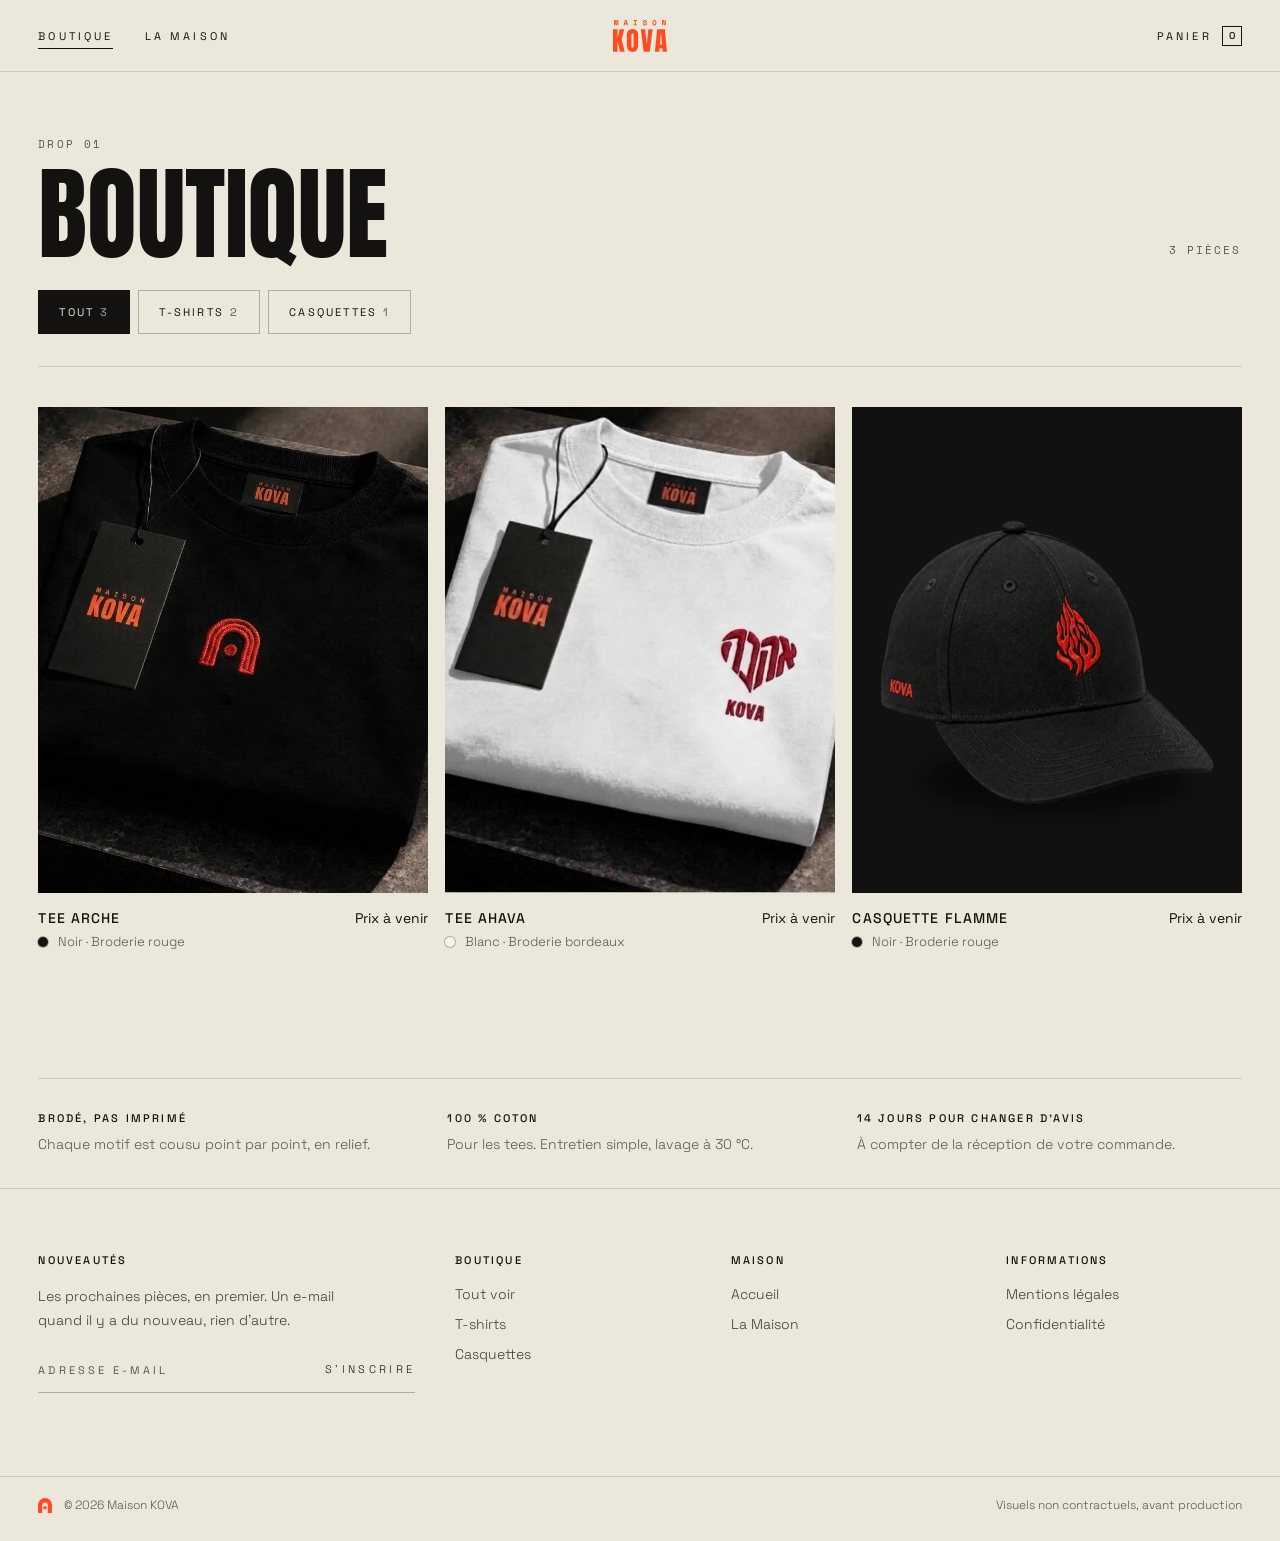
==== commit de2d646b: "Logo officiel dans la navigation Le logo MAISON KOVA n'est plus recomposé en texte (police et espace" ====
--- a/boutique.html
+++ b/boutique.html
@@ -50,7 +50,7 @@
 <a class="ul" href="maison.html">La Maison</a>
 <div class="nav-mobile-only nav-sign cap"><svg class="arche-svg" viewBox="0 0 2394 2698" aria-hidden="true"><path fill-rule="evenodd" d="M0 2698V1197A1197 1197 0 0 1 2394 1197V2698H1674V1261A477 477 0 0 0 720 1261V2698ZM903 1670.5a294 294 0 1 0 588 0a294 294 0 1 0 -588 0Z"/></svg>Plus qu'un style, une vision</div>
 </nav>
-<a class="logo" href="./" aria-label="Maison KOVA, accueil"><span class="maison" aria-hidden="true"><span>M</span><span>A</span><span>I</span><span>S</span><span>O</span><span>N</span></span><span class="kova">KOVA</span></a>
+<a class="logo" href="./" aria-label="Maison KOVA, accueil"><img src="assets/logo-maison-kova.svg" alt="" width="2041" height="1218"></a>
 <div class="header-actions">
 <a class="ul lien-liste" href="./#liste" data-prelancement>Liste</a>
 <button class="cart-btn ul" type="button" data-cart-open aria-haspopup="dialog" hidden><span class="cart-label">Panier</span><span class="cart-count" data-cart-count>0</span></button>
--- a/assets/kova.css
+++ b/assets/kova.css
@@ -65,10 +65,10 @@
 .ul { position: relative; text-decoration: none; padding: 10px 0; }
 .ul::after { content: ""; position: absolute; left: 0; right: 0; bottom: 4px; height: 1px; background: currentColor; transform: scaleX(0); transform-origin: right; transition: transform .6s var(--ease); }
 .ul:hover::after, .ul[aria-current="page"]::after { transform: scaleX(1); transform-origin: left; }
-/* Logo : MAISON exactement aussi large que KOVA (lettres réparties), comme sur le logo officiel */
-.logo { text-decoration: none; display: inline-grid; justify-items: stretch; line-height: 1; color: var(--logo); }
-.logo .maison { display: flex; justify-content: space-between; font-family: var(--f-mono); font-size: 7px; font-weight: 700; margin-bottom: 4px; }
-.logo .kova { font-family: var(--f-titre); font-size: 24px; letter-spacing: .08em; margin-right: -.08em; }
+/* Logo : le fichier officiel (assets/logo-maison-kova.svg), orange sur les deux thèmes */
+.logo { text-decoration: none; display: block; line-height: 0; transition: opacity .4s; }
+.logo img { display: block; height: 32px; width: auto; }
+.logo:hover { opacity: .8; }
 
 .cart-btn { display: inline-flex; align-items: center; gap: 10px; background: none; border: 0; cursor: pointer; padding: 10px 0; }
 .cart-btn[hidden] { display: none; }
@@ -90,6 +90,7 @@
   .menu-btn { display: inline-flex; grid-column: 1; grid-row: 1; }
   .menu-btn .menu-txt { display: none; }
   .logo { grid-column: 2; grid-row: 1; }
+  .logo img { height: 28px; }
   .header-actions { grid-column: 3; grid-row: 1; gap: 16px; }
   .header-actions .lien-liste { display: none; }
   .nav {
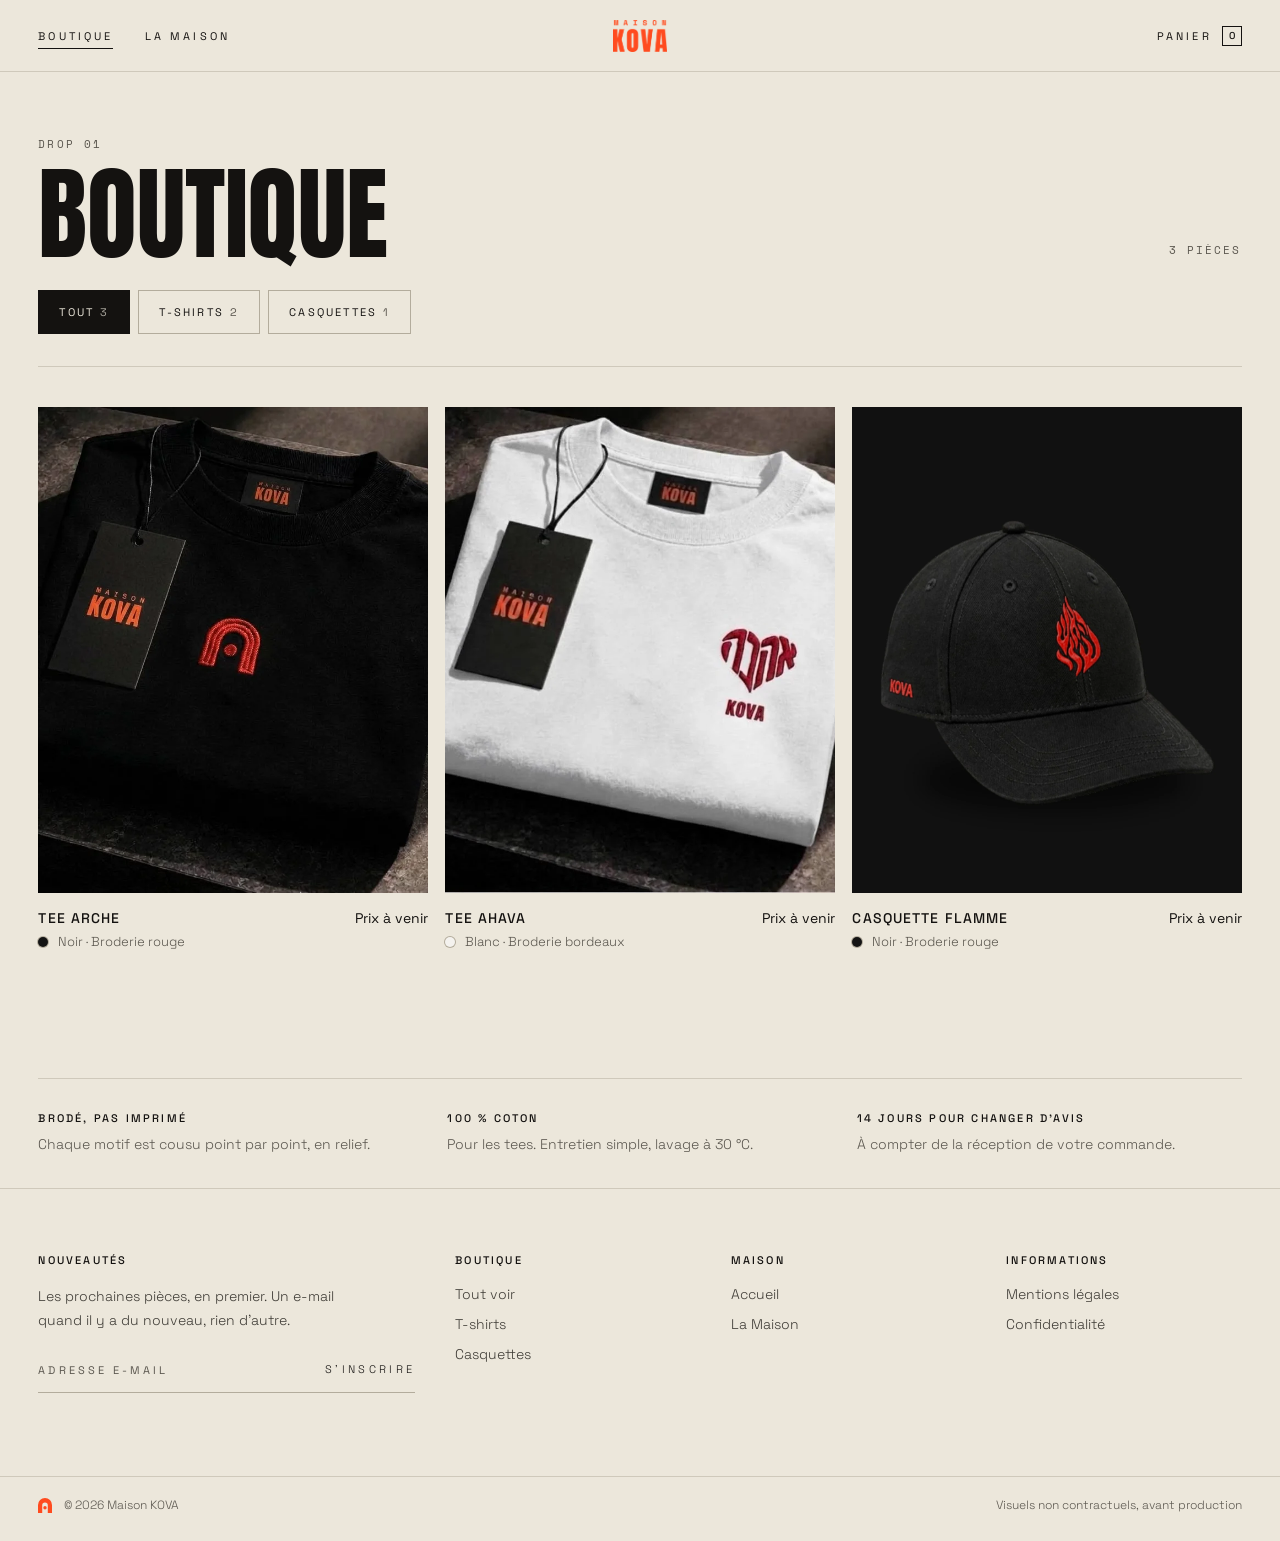
==== commit a154abcc: "Navigation : le logo fourni par la marque, sans reproduction Le logo MAISON KOVA de la navigation et" ====
--- a/boutique.html
+++ b/boutique.html
@@ -50,7 +50,7 @@
 <a class="ul" href="maison.html">La Maison</a>
 <div class="nav-mobile-only nav-sign cap"><svg class="arche-svg" viewBox="0 0 2394 2698" aria-hidden="true"><path fill-rule="evenodd" d="M0 2698V1197A1197 1197 0 0 1 2394 1197V2698H1674V1261A477 477 0 0 0 720 1261V2698ZM903 1670.5a294 294 0 1 0 588 0a294 294 0 1 0 -588 0Z"/></svg>Plus qu'un style, une vision</div>
 </nav>
-<a class="logo" href="./" aria-label="Maison KOVA, accueil"><img src="assets/logo-maison-kova.svg" alt="" width="2041" height="1218"></a>
+<a class="logo" href="./" aria-label="Maison KOVA, accueil"><img src="assets/logo-maison-kova.png" alt="" width="241" height="144"></a>
 <div class="header-actions">
 <a class="ul lien-liste" href="./#liste" data-prelancement>Liste</a>
 <button class="cart-btn ul" type="button" data-cart-open aria-haspopup="dialog" hidden><span class="cart-label">Panier</span><span class="cart-count" data-cart-count>0</span></button>
--- a/assets/kova.css
+++ b/assets/kova.css
@@ -65,7 +65,7 @@
 .ul { position: relative; text-decoration: none; padding: 10px 0; }
 .ul::after { content: ""; position: absolute; left: 0; right: 0; bottom: 4px; height: 1px; background: currentColor; transform: scaleX(0); transform-origin: right; transition: transform .6s var(--ease); }
 .ul:hover::after, .ul[aria-current="page"]::after { transform: scaleX(1); transform-origin: left; }
-/* Logo : le fichier officiel (assets/logo-maison-kova.svg), orange sur les deux thèmes */
+/* Logo : le fichier fourni par la marque (assets/logo-maison-kova.png), orange sur les deux thèmes */
 .logo { text-decoration: none; display: block; line-height: 0; transition: opacity .4s; }
 .logo img { display: block; height: 32px; width: auto; }
 .logo:hover { opacity: .8; }
@@ -132,7 +132,7 @@
 .intro .marque { position: relative; display: block; }
 .intro svg { display: block; height: var(--arche-h); width: auto; overflow: visible; }
 .intro path { fill: var(--orange); fill-opacity: 0; stroke: var(--orange); stroke-width: 1.5; vector-effect: non-scaling-stroke; stroke-dasharray: 1; stroke-dashoffset: 1; animation: trace 1.3s cubic-bezier(.65, 0, .35, 1) .15s forwards, remplir .55s ease 1.3s forwards; }
-.intro .mot { position: absolute; left: 50%; top: calc(100% + 32px); transform: translateX(-50%); white-space: nowrap; color: var(--fg); font-size: 11px; letter-spacing: .6em; margin-right: -.6em; opacity: 0; animation: apparait .7s ease 1.45s forwards; }
+.intro .mot { position: absolute; left: 50%; top: calc(100% + 36px); transform: translateX(-50%); height: calc(var(--arche-h) * .26); width: auto; opacity: 0; animation: apparait .7s ease 1.45s forwards; }
 @keyframes trace { to { stroke-dashoffset: 0; } }
 @keyframes remplir { to { fill-opacity: 1; } }
 @keyframes apparait { to { opacity: 1; } }
